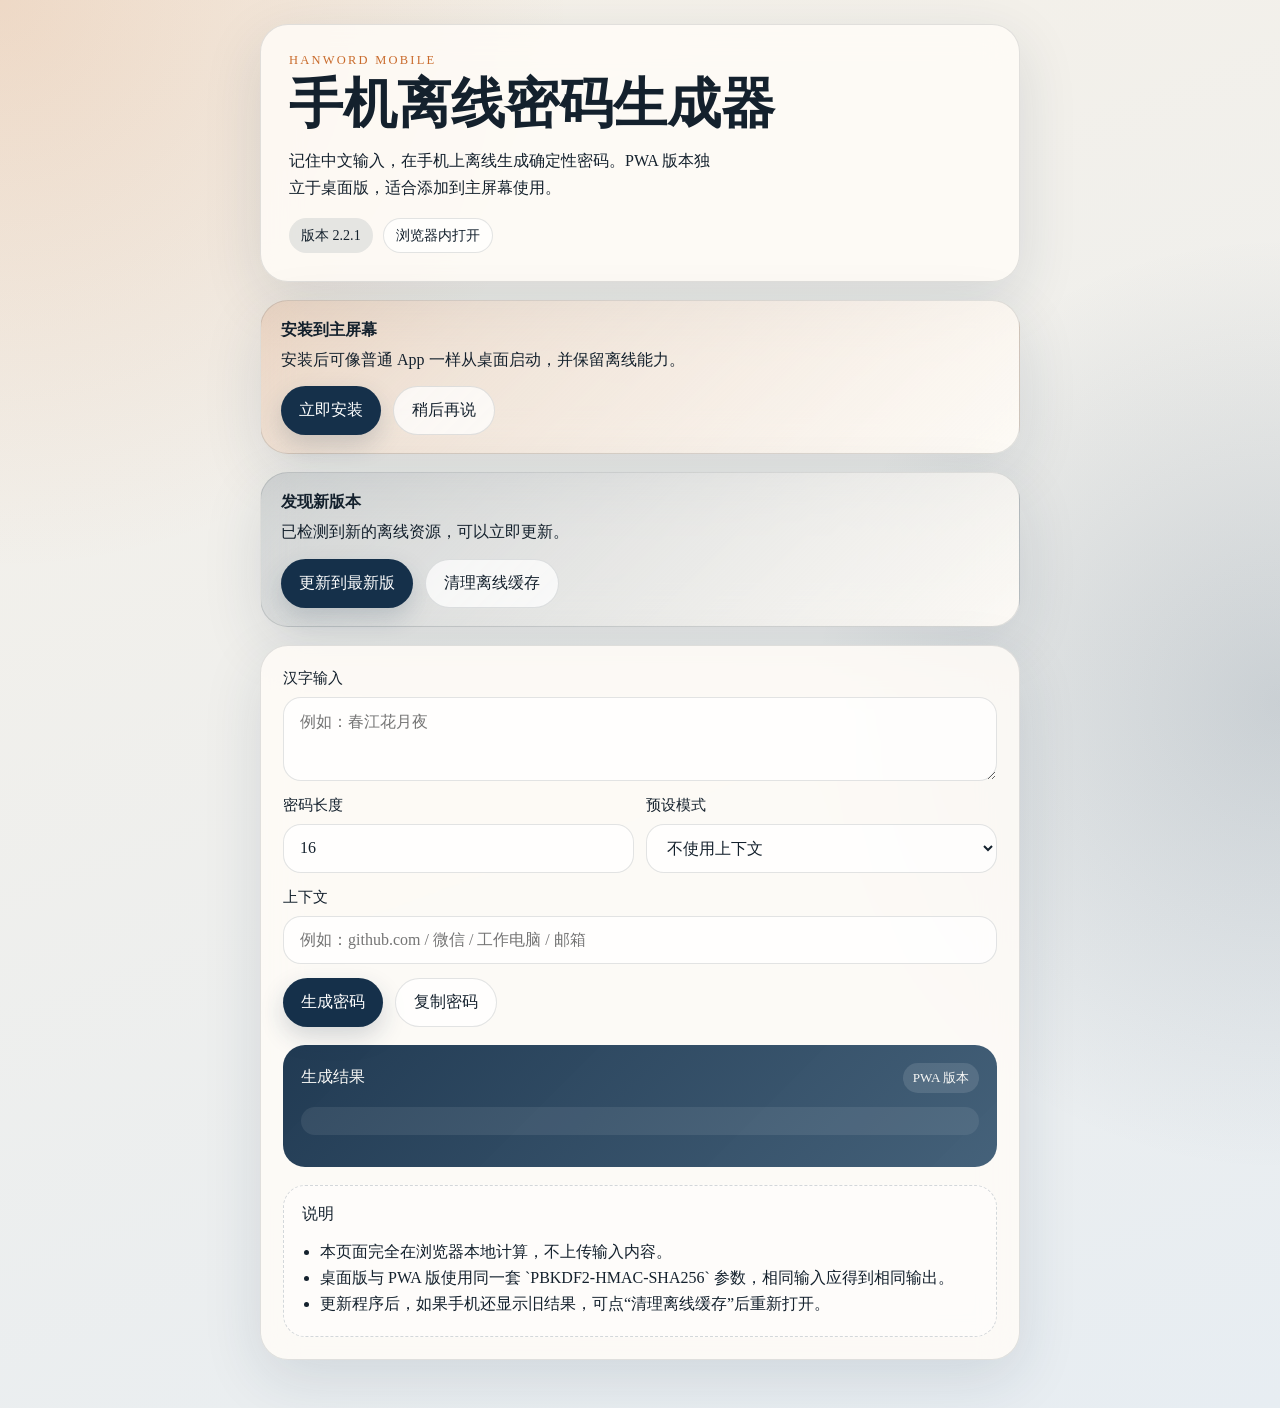
==== index.html @ c3b57421 "Move PWA files to root for GitHub Pages" ====
<!doctype html>
<html lang="zh-CN">
<head>
  <meta charset="utf-8">
  <meta name="viewport" content="width=device-width, initial-scale=1, viewport-fit=cover">
  <meta name="theme-color" content="#15304a">
  <title>HAnWord PWA</title>
  <link rel="manifest" href="manifest.webmanifest">
  <link rel="stylesheet" href="styles.css">
</head>
<body>
  <main class="app-shell">
    <section class="hero-card">
      <p class="eyebrow">HAnWord Mobile</p>
      <h1>手机离线密码生成器</h1>
      <p class="lead">记住中文输入，在手机上离线生成确定性密码。PWA 版本独立于桌面版，适合添加到主屏幕使用。</p>
      <div class="meta-row">
        <span class="pill" id="version-pill">版本读取中</span>
        <span class="pill subtle" id="install-state">浏览器内打开</span>
      </div>
    </section>

    <section class="install-card" id="install-card" hidden>
      <div>
        <p class="card-title">安装到主屏幕</p>
        <p class="card-copy" id="install-copy">安装后可像普通 App 一样从桌面启动，并保留离线能力。</p>
      </div>
      <div class="actions">
        <button type="button" id="install-btn">立即安装</button>
        <button type="button" id="dismiss-install-btn" class="secondary">稍后再说</button>
      </div>
    </section>

    <section class="update-card" id="update-card" hidden>
      <div>
        <p class="card-title">发现新版本</p>
        <p class="card-copy">已检测到新的离线资源，可以立即更新。</p>
      </div>
      <div class="actions">
        <button type="button" id="refresh-btn">更新到最新版</button>
        <button type="button" id="clear-cache-btn" class="secondary">清理离线缓存</button>
      </div>
    </section>

    <section class="panel">
      <form id="password-form" class="form-grid">
        <label>
          <span>汉字输入</span>
          <textarea id="hanzi" rows="3" placeholder="例如：春江花月夜" required></textarea>
        </label>

        <div class="row two-cols">
          <label>
            <span>密码长度</span>
            <input id="length" type="number" min="8" max="64" value="16" required>
          </label>
          <label>
            <span>预设模式</span>
            <select id="mode">
              <option value="">不使用上下文</option>
              <option value="device">设备</option>
              <option value="app">应用</option>
              <option value="site">网站</option>
              <option value="purpose">其他用途</option>
            </select>
          </label>
        </div>

        <label>
          <span>上下文</span>
          <input id="context" type="text" placeholder="例如：github.com / 微信 / 工作电脑 / 邮箱">
        </label>

        <div class="actions">
          <button type="submit">生成密码</button>
          <button type="button" id="copy-btn" class="secondary">复制密码</button>
        </div>
      </form>

      <div class="result-card" id="result-card" hidden>
        <div class="result-head">
          <p>生成结果</p>
          <span id="result-badge">PWA 版本</span>
        </div>
        <output id="password-output"></output>
        <dl id="analysis"></dl>
      </div>

      <div class="notes">
        <p>说明</p>
        <ul>
          <li>本页面完全在浏览器本地计算，不上传输入内容。</li>
          <li>桌面版与 PWA 版使用同一套 `PBKDF2-HMAC-SHA256` 参数，相同输入应得到相同输出。</li>
          <li>更新程序后，如果手机还显示旧结果，可点“清理离线缓存”后重新打开。</li>
        </ul>
      </div>
    </section>
  </main>
  <script type="module" src="app.js"></script>
</body>
</html>
---- styles.css ----
:root {
  --bg: #f3efe7;
  --ink: #14212d;
  --panel: rgba(255, 252, 247, 0.84);
  --accent: #15304a;
  --accent-2: #c96b2c;
  --line: rgba(20, 33, 45, 0.12);
  --shadow: 0 18px 60px rgba(21, 48, 74, 0.12);
}

* { box-sizing: border-box; }
body {
  margin: 0;
  font-family: "Noto Serif SC", "Source Han Serif SC", serif;
  color: var(--ink);
  background:
    radial-gradient(circle at top left, rgba(201, 107, 44, 0.18), transparent 30%),
    radial-gradient(circle at right, rgba(21, 48, 74, 0.16), transparent 32%),
    linear-gradient(160deg, #f6f1e8 0%, #e7edf2 100%);
  min-height: 100vh;
}
.app-shell {
  width: min(760px, calc(100vw - 28px));
  margin: 0 auto;
  padding: 24px 0 48px;
}
.hero-card, .panel, .install-card, .update-card {
  background: var(--panel);
  backdrop-filter: blur(18px);
  border: 1px solid var(--line);
  border-radius: 28px;
  box-shadow: var(--shadow);
}
.hero-card {
  padding: 28px;
  margin-bottom: 18px;
}
.install-card, .update-card {
  display: grid;
  gap: 14px;
  padding: 18px 20px;
  margin-bottom: 18px;
}
.install-card {
  background: linear-gradient(135deg, rgba(201, 107, 44, 0.16), rgba(255, 252, 247, 0.9));
}
.update-card {
  background: linear-gradient(135deg, rgba(21, 48, 74, 0.14), rgba(255, 252, 247, 0.9));
}
.card-title {
  margin: 0 0 6px;
  font-size: 1.02rem;
  font-weight: 700;
}
.card-copy {
  margin: 0;
  line-height: 1.6;
}
.eyebrow {
  margin: 0 0 8px;
  text-transform: uppercase;
  letter-spacing: 0.18em;
  font-size: 0.78rem;
  color: var(--accent-2);
}
h1 {
  margin: 0;
  font-size: clamp(2rem, 6vw, 3.4rem);
  line-height: 1.05;
}
.lead {
  margin: 14px 0 0;
  font-size: 1rem;
  line-height: 1.7;
  max-width: 54ch;
}
.meta-row {
  display: flex;
  gap: 10px;
  flex-wrap: wrap;
  margin-top: 16px;
}
.pill {
  display: inline-flex;
  align-items: center;
  padding: 7px 12px;
  border-radius: 999px;
  background: rgba(21, 48, 74, 0.1);
  font-size: 0.88rem;
}
.pill.subtle {
  background: rgba(255, 255, 255, 0.72);
  border: 1px solid var(--line);
}
.panel { padding: 22px; }
.form-grid, .notes, .result-card { display: grid; gap: 14px; }
label { display: grid; gap: 8px; }
span { font-size: 0.95rem; }
textarea, input, select, button, output { font: inherit; }
textarea, input, select {
  width: 100%;
  border: 1px solid var(--line);
  background: rgba(255,255,255,0.72);
  border-radius: 18px;
  padding: 14px 16px;
  color: var(--ink);
}
textarea:focus, input:focus, select:focus {
  outline: 2px solid rgba(21,48,74,0.18);
  border-color: rgba(21,48,74,0.28);
}
.row.two-cols {
  display: grid;
  gap: 12px;
  grid-template-columns: repeat(2, minmax(0, 1fr));
}
.actions {
  display: flex;
  gap: 12px;
  flex-wrap: wrap;
}
button {
  border: 0;
  border-radius: 999px;
  padding: 13px 18px;
  background: var(--accent);
  color: #fff;
  box-shadow: 0 10px 25px rgba(21, 48, 74, 0.18);
}
button.secondary {
  background: rgba(255,255,255,0.72);
  color: var(--ink);
  border: 1px solid var(--line);
  box-shadow: none;
}
.result-card {
  margin-top: 18px;
  padding: 18px;
  border-radius: 22px;
  background: linear-gradient(135deg, rgba(21,48,74,0.95), rgba(38,72,101,0.86));
  color: #f8f8f6;
}
.result-head {
  display: flex;
  align-items: center;
  justify-content: space-between;
  gap: 10px;
}
.result-head p { margin: 0; }
#result-badge {
  background: rgba(255,255,255,0.12);
  padding: 6px 10px;
  border-radius: 999px;
  font-size: 0.82rem;
}
#password-output {
  display: block;
  width: 100%;
  padding: 14px 16px;
  border-radius: 16px;
  background: rgba(255,255,255,0.08);
  overflow-wrap: anywhere;
  font-family: "IBM Plex Mono", monospace;
  font-size: 1.04rem;
}
dl {
  margin: 0;
  display: grid;
  grid-template-columns: repeat(2, minmax(0, 1fr));
  gap: 10px;
}
dt { opacity: 0.8; }
dd { margin: 2px 0 0; font-weight: 700; }
.notes {
  margin-top: 18px;
  padding: 18px;
  border-radius: 22px;
  border: 1px dashed rgba(21,48,74,0.18);
  background: rgba(255,255,255,0.48);
}
.notes p, .notes ul { margin: 0; }
.notes ul { padding-left: 18px; line-height: 1.65; }
@media (max-width: 640px) {
  .row.two-cols, dl { grid-template-columns: 1fr; }
  .app-shell { width: min(100vw - 18px, 760px); padding-top: 14px; }
  .hero-card, .panel, .install-card, .update-card { border-radius: 22px; }
}
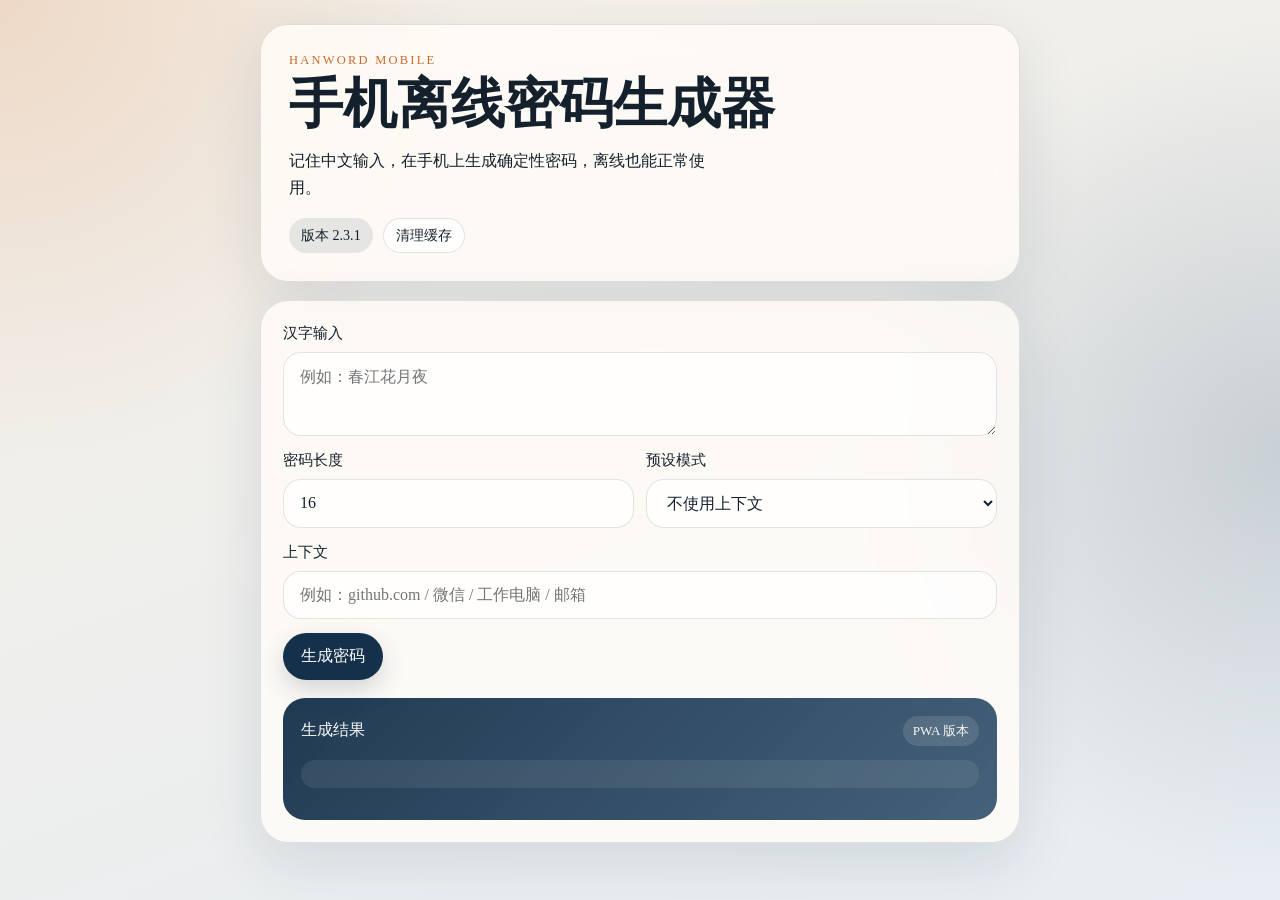
==== commit 9ab6f253: "chore(gh-pages): sync PWA to v2.3.1 from master" ====
--- a/index.html
+++ b/index.html
@@ -13,32 +13,10 @@
     <section class="hero-card">
       <p class="eyebrow">HAnWord Mobile</p>
       <h1>手机离线密码生成器</h1>
-      <p class="lead">记住中文输入，在手机上离线生成确定性密码。PWA 版本独立于桌面版，适合添加到主屏幕使用。</p>
+      <p class="lead">记住中文输入，在手机上生成确定性密码，离线也能正常使用。</p>
       <div class="meta-row">
         <span class="pill" id="version-pill">版本读取中</span>
-        <span class="pill subtle" id="install-state">浏览器内打开</span>
-      </div>
-    </section>
-
-    <section class="install-card" id="install-card" hidden>
-      <div>
-        <p class="card-title">安装到主屏幕</p>
-        <p class="card-copy" id="install-copy">安装后可像普通 App 一样从桌面启动，并保留离线能力。</p>
-      </div>
-      <div class="actions">
-        <button type="button" id="install-btn">立即安装</button>
-        <button type="button" id="dismiss-install-btn" class="secondary">稍后再说</button>
-      </div>
-    </section>
-
-    <section class="update-card" id="update-card" hidden>
-      <div>
-        <p class="card-title">发现新版本</p>
-        <p class="card-copy">已检测到新的离线资源，可以立即更新。</p>
-      </div>
-      <div class="actions">
-        <button type="button" id="refresh-btn">更新到最新版</button>
-        <button type="button" id="clear-cache-btn" class="secondary">清理离线缓存</button>
+        <button type="button" id="clear-cache-btn">清理缓存</button>
       </div>
     </section>
 
@@ -73,7 +51,6 @@
 
         <div class="actions">
           <button type="submit">生成密码</button>
-          <button type="button" id="copy-btn" class="secondary">复制密码</button>
         </div>
       </form>
 
@@ -85,15 +62,6 @@
         <output id="password-output"></output>
         <dl id="analysis"></dl>
       </div>
-
-      <div class="notes">
-        <p>说明</p>
-        <ul>
-          <li>本页面完全在浏览器本地计算，不上传输入内容。</li>
-          <li>桌面版与 PWA 版使用同一套 `PBKDF2-HMAC-SHA256` 参数，相同输入应得到相同输出。</li>
-          <li>更新程序后，如果手机还显示旧结果，可点“清理离线缓存”后重新打开。</li>
-        </ul>
-      </div>
     </section>
   </main>
   <script type="module" src="app.js"></script>
--- a/styles.css
+++ b/styles.css
@@ -24,7 +24,7 @@
   margin: 0 auto;
   padding: 24px 0 48px;
 }
-.hero-card, .panel, .install-card, .update-card {
+.hero-card, .panel {
   background: var(--panel);
   backdrop-filter: blur(18px);
   border: 1px solid var(--line);
@@ -34,27 +34,6 @@
 .hero-card {
   padding: 28px;
   margin-bottom: 18px;
-}
-.install-card, .update-card {
-  display: grid;
-  gap: 14px;
-  padding: 18px 20px;
-  margin-bottom: 18px;
-}
-.install-card {
-  background: linear-gradient(135deg, rgba(201, 107, 44, 0.16), rgba(255, 252, 247, 0.9));
-}
-.update-card {
-  background: linear-gradient(135deg, rgba(21, 48, 74, 0.14), rgba(255, 252, 247, 0.9));
-}
-.card-title {
-  margin: 0 0 6px;
-  font-size: 1.02rem;
-  font-weight: 700;
-}
-.card-copy {
-  margin: 0;
-  line-height: 1.6;
 }
 .eyebrow {
   margin: 0 0 8px;
@@ -92,8 +71,20 @@
   background: rgba(255, 255, 255, 0.72);
   border: 1px solid var(--line);
 }
+#clear-cache-btn {
+  border: 1px solid var(--line);
+  background: rgba(255, 255, 255, 0.72);
+  color: var(--ink);
+  box-shadow: none;
+  padding: 7px 12px;
+  font-size: 0.88rem;
+  cursor: pointer;
+}
+#clear-cache-btn:active {
+  background: rgba(21, 48, 74, 0.1);
+}
 .panel { padding: 22px; }
-.form-grid, .notes, .result-card { display: grid; gap: 14px; }
+.form-grid, .result-card { display: grid; gap: 14px; }
 label { display: grid; gap: 8px; }
 span { font-size: 0.95rem; }
 textarea, input, select, button, output { font: inherit; }
@@ -162,26 +153,21 @@
   overflow-wrap: anywhere;
   font-family: "IBM Plex Mono", monospace;
   font-size: 1.04rem;
+  user-select: none;
+  -webkit-user-select: none;
+  -webkit-touch-callout: none;
 }
 dl {
   margin: 0;
   display: grid;
   grid-template-columns: repeat(2, minmax(0, 1fr));
   gap: 10px;
+  font-family: "IBM Plex Mono", monospace;
 }
 dt { opacity: 0.8; }
 dd { margin: 2px 0 0; font-weight: 700; }
-.notes {
-  margin-top: 18px;
-  padding: 18px;
-  border-radius: 22px;
-  border: 1px dashed rgba(21,48,74,0.18);
-  background: rgba(255,255,255,0.48);
-}
-.notes p, .notes ul { margin: 0; }
-.notes ul { padding-left: 18px; line-height: 1.65; }
 @media (max-width: 640px) {
   .row.two-cols, dl { grid-template-columns: 1fr; }
   .app-shell { width: min(100vw - 18px, 760px); padding-top: 14px; }
-  .hero-card, .panel, .install-card, .update-card { border-radius: 22px; }
+  .hero-card, .panel { border-radius: 22px; }
 }
